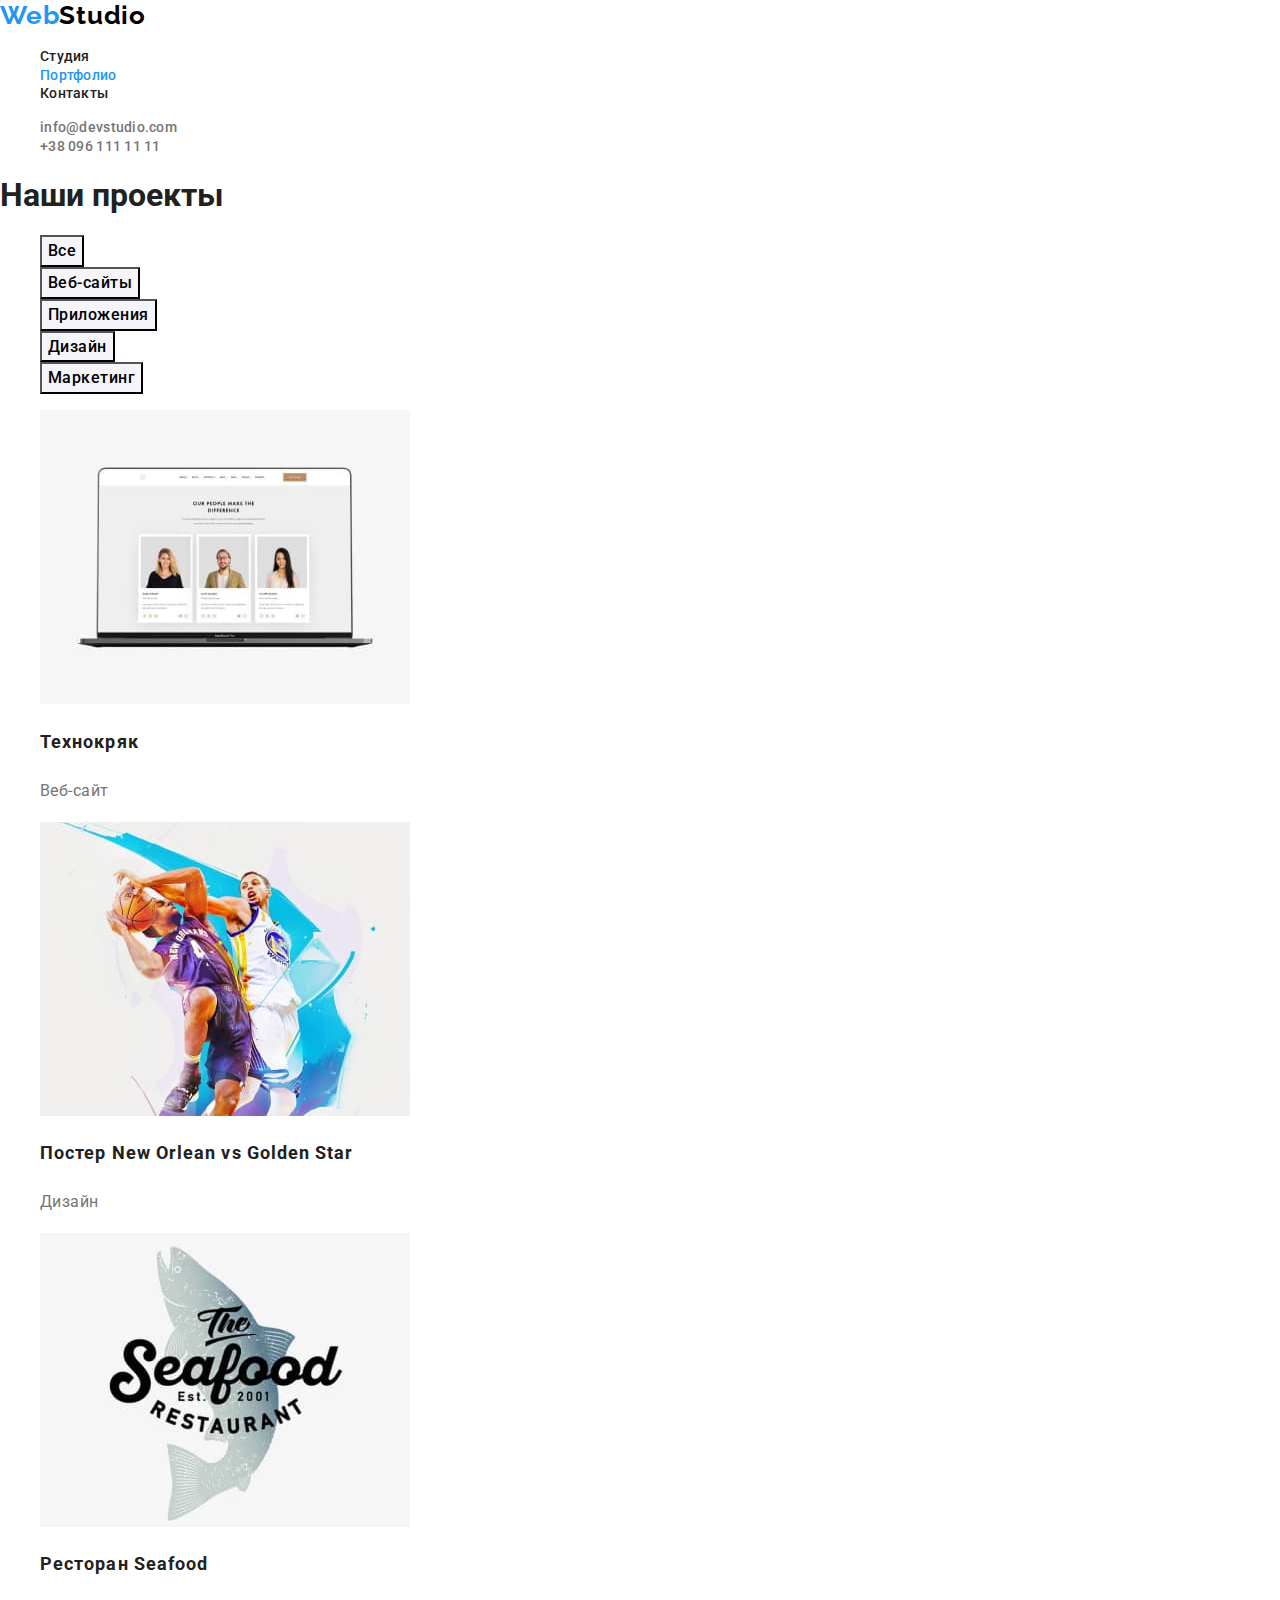
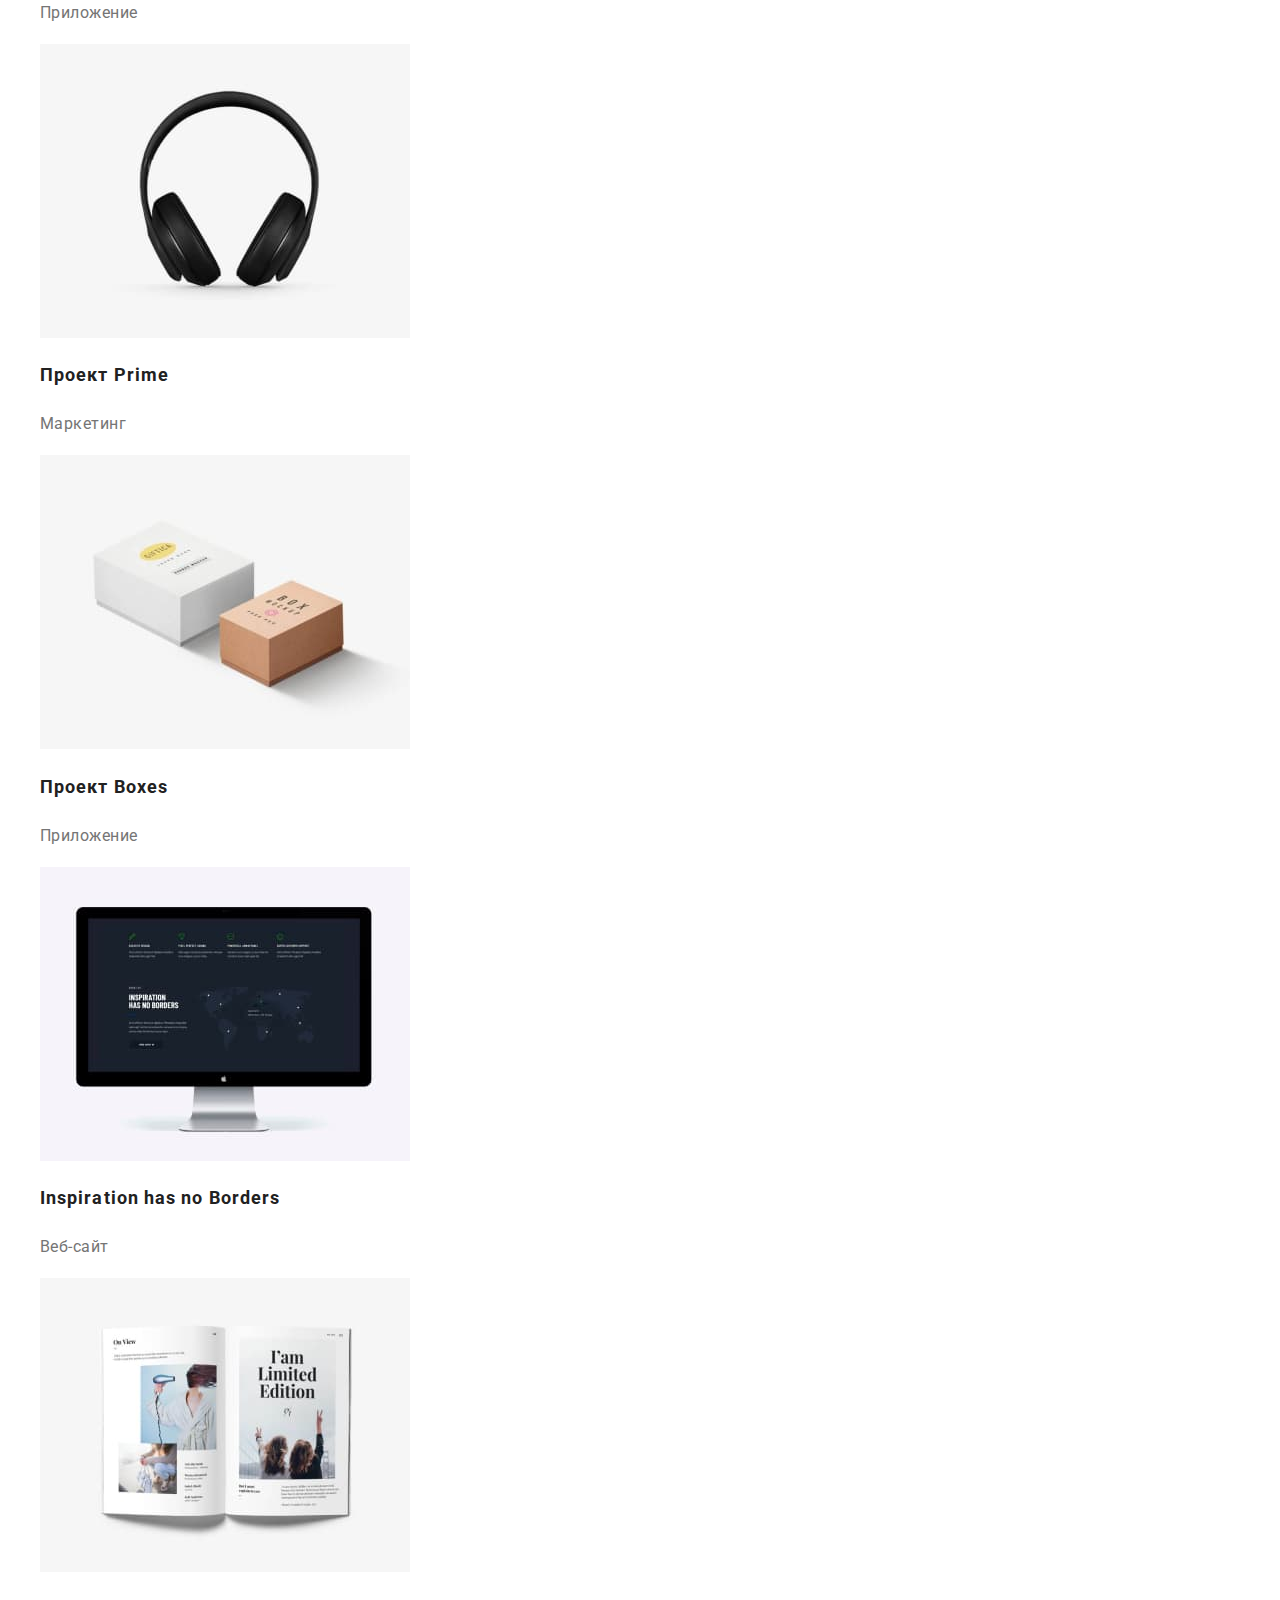
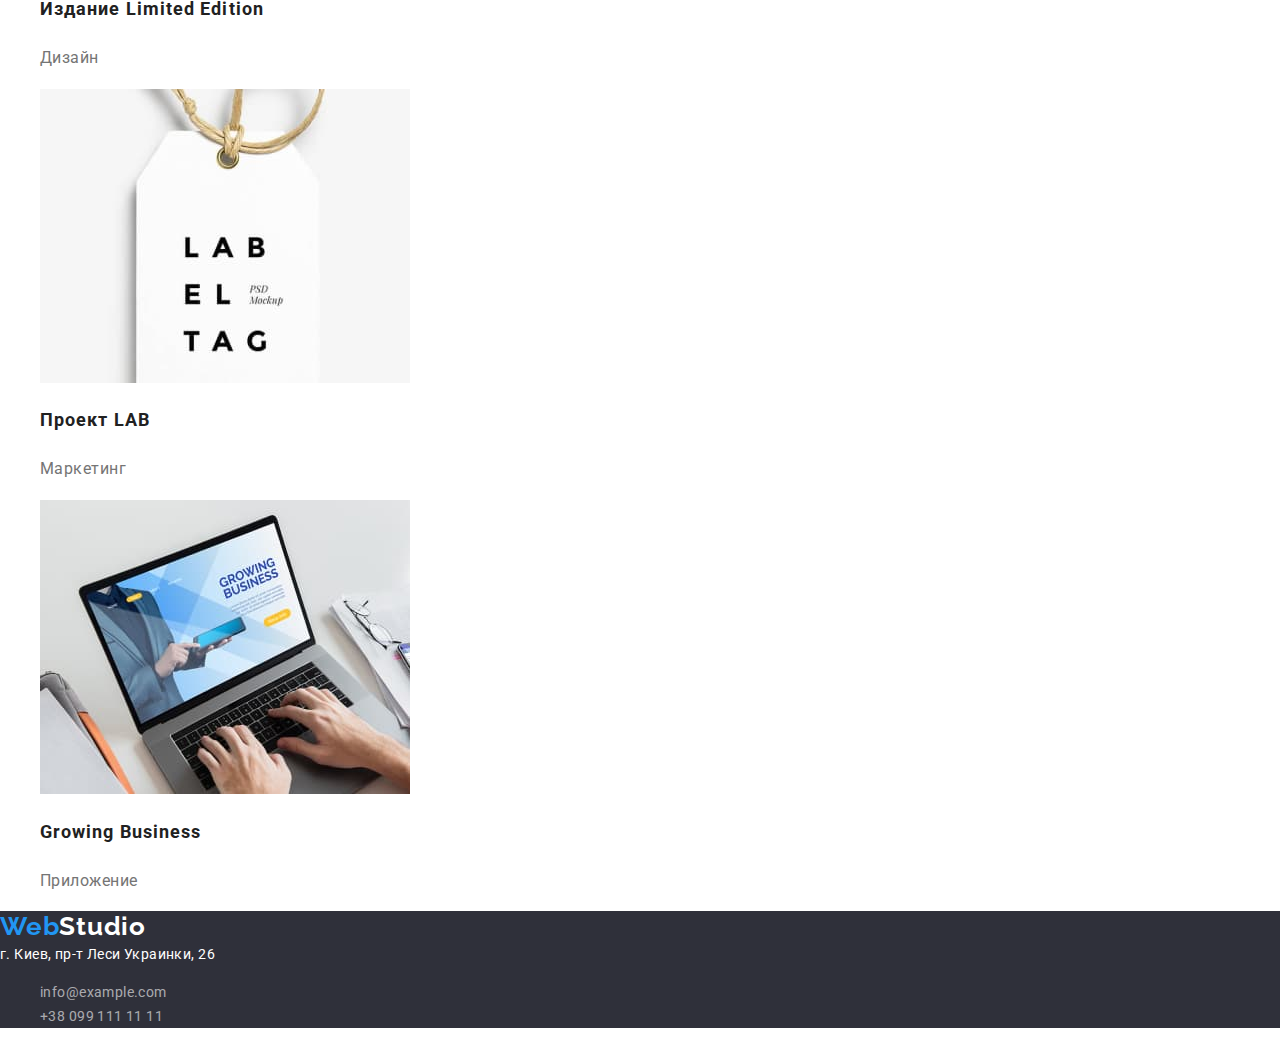
==== portfolio.html @ 64c76b5c "ДЗ 3 Начало" ====
<!DOCTYPE html>
<html lang="en">
  <head>
    <meta charset="UTF-8" />
    <meta http-equiv="X-UA-Compatible" content="IE=edge" />
    <meta name="viewport" content="width=device-width, initial-scale=1.0" />
    <title>Document</title>
    <link rel="preconnect" href="https://fonts.googleapis.com" />
    <link rel="preconnect" href="https://fonts.gstatic.com" crossorigin />
    <link
      href="https://fonts.googleapis.com/css2?family=Raleway:wght@700&family=Roboto:wght@400;500;700;900&display=swap"
      rel="stylesheet"
    />
    <link rel="stylesheet" href="./css/modern-normalize.css" />
    <link rel="stylesheet" href="./css/styles.css" />
  </head>
  <body>
    <!-- Шапка сайта с навигацией -->
    <header class="header-box">
      <a href="" class="logo"> Web<span class="logo-header-word">Studio</span> </a>
      <nav class="nav-box">
        <ul class="nav-list">
          <li class="nav-item"><a href="./index.html" class="nav-link">Студия</a></li>
          <li class="nav-item"><a href="./portfolio.html" class="nav-link-active">Портфолио</a></li>
          <li class="nav-item"><a href="" class="nav-link">Контакты</a></li>
        </ul>
      </nav>
      <ul class="contact-list">
        <li class="contact-item">
          <a href="mailto:info@devstudio.com" class="contact-item-link">info@devstudio.com</a>
        </li>
        <li class="contact-item">
          <a href="tel:+380961111111" class="contact-item-link">+38 096 111 11 11</a>
        </li>
      </ul>
    </header>
    <!-- Секция Портфолио -->
    <main>
      <section class="projects-box">
        <!-- Скрытый заголовок -->
        <h1 class="projects-box-title">Наши проекты</h1>
        <!-- Фильтры -->
        <ul class="filters-list">
          <li class="filter-item"><button type="button" class="filter-item-botton">Все</button></li>
          <li class="filter-item">
            <button type="button" class="filter-item-botton">Веб-сайты</button>
          </li>
          <li class="filter-item">
            <button type="button" class="filter-item-botton">Приложения</button>
          </li>
          <li class="filter-item">
            <button type="button" class="filter-item-botton">Дизайн</button>
          </li>
          <li class="filter-item">
            <button type="button" class="filter-item-botton">Маркетинг</button>
          </li>
        </ul>
        <!-- Проекты -->
        <ul class="projects-list">
          <li class="project-item">
            <a href="" class="project-item-link"
              ><img
                src="./images/portfolio1.jpg"
                alt="Картинка1"
                width="370"
                class="project-item-picture"
              />
              <h2 class="project-item-name">Технокряк</h2>
              <p class="project-item-desc">Веб-сайт</p>
            </a>
          </li>
          <li class="project-item">
            <a href="" class="project-item-link"
              ><img
                src="./images/portfolio2.jpg"
                alt="Картинка2"
                width="370"
                class="project-item-picture"
              />
              <h2 class="project-item-name">Постер New Orlean vs Golden Star</h2>
              <p class="project-item-desc">Дизайн</p></a
            >
          </li>
          <li class="project-item">
            <a href="" class="project-item-link"
              ><img
                src="./images/portfolio3.jpg"
                alt="Картинка3"
                width="370"
                class="project-item-picture"
              />
              <h2 class="project-item-name">Ресторан Seafood</h2>
              <p class="project-item-desc">Приложение</p></a
            >
          </li>
          <li class="project-item">
            <a href="" class="project-item-link"
              ><img
                src="./images/portfolio4.jpg"
                alt="Картинка4"
                width="370"
                class="project-item-picture"
              />
              <h2 class="project-item-name">Проект Prime</h2>
              <p class="project-item-desc">Маркетинг</p></a
            >
          </li>
          <li class="project-item">
            <a href="" class="project-item-link"
              ><img
                src="./images/portfolio5.jpg"
                alt="Картинка5"
                width="370"
                class="project-item-picture"
              />
              <h2 class="project-item-name">Проект Boxes</h2>
              <p class="project-item-desc">Приложение</p></a
            >
          </li>
          <li class="project-item">
            <a href="" class="project-item-link"
              ><img
                src="./images/portfolio6.jpg"
                alt="Картинка6"
                width="370"
                class="project-item-picture"
              />
              <h2 class="project-item-name">Inspiration has no Borders</h2>
              <p class="project-item-desc">Веб-сайт</p></a
            >
          </li>
          <li class="project-item">
            <a href="" class="project-item-link"
              ><img
                src="./images/portfolio7.jpg"
                alt="Картинка7"
                width="370"
                class="project-item-picture"
              />
              <h2 class="project-item-name">Издание Limited Edition</h2>
              <p class="project-item-desc">Дизайн</p></a
            >
          </li>
          <li class="project-item">
            <a href="" class="project-item-link"
              ><img
                src="./images/portfolio8.jpg"
                alt="Картинка8"
                width="370"
                class="project-item-picture"
              />
              <h2 class="project-item-name">Проект LAB</h2>
              <p class="project-item-desc">Маркетинг</p></a
            >
          </li>
          <li class="project-item">
            <a href="" class="project-item-link"
              ><img
                src="./images/portfolio9.jpg"
                alt="Картинка9"
                width="370"
                class="project-item-picture"
              />
              <h2 class="project-item-name">Growing Business</h2>
              <p class="project-item-desc">Приложение</p></a
            >
          </li>
        </ul>
      </section>
    </main>
    <!-- Подвал -->
    <footer class="footer-box">
      <a href="" class="logo"> Web<span class="logo-footer-word">Studio</span> </a>
      <address class="adress-section">
        г. Киев, пр-т Леси Украинки, 26
        <ul class="adress-list">
          <li class="adress-item">
            <a href="mailto:info@example.com" class="adress-item-link">info@example.com</a>
          </li>
          <li class="adress-item">
            <a href="tel:+380991111111" class="adress-item-link">+38 099 111 11 11</a>
          </li>
        </ul>
      </address>
    </footer>
  </body>
</html>
---- css/styles.css ----
:root {
  --theme-color: #2196f3;
  --text-primary: #212121;
  --text-secondary: #757575;
  --primary-font: 'Roboto';
  --secondary-font: 'Raleway';
}
/* Глобальные стили */
body {
  font-family: var(--primary-font), sans-serif;
  color: var(--text-primary);
  background-color: #fff;
}

ul {
  list-style: none;
}

a {
  text-decoration: none;
}
/* Хедер */
.logo {
  font-family: var(--secondary-font);
  font-weight: 700;
  font-size: 26px;
  line-height: 1.2;
  letter-spacing: 0.03em;
  color: var(--theme-color);
}

.logo-header-word {
  color: #000;
}

.nav-link {
  font-weight: 500;
  font-size: 14px;
  line-height: 1.14;
  letter-spacing: 0.02em;
  color: var(--text-primary);
}
.nav-link:hover,
.nav-link:focus {
  color: var(--theme-color);
}
.nav-link-active {
  font-weight: 500;
  font-size: 14px;
  line-height: 1.14;
  letter-spacing: 0.02em;
  color: var(--theme-color);
}

.contact-item-link {
  font-weight: 500;
  font-size: 14px;
  line-height: 1.14;
  letter-spacing: 0.02em;
  color: var(--text-secondary);
}
.contact-item-link:hover,
.contact-item-link:focus {
  color: var(--theme-color);
}
/* Герой */
.hero-box {
  background-color: #2f303a;
}

.hero-box-title {
  font-weight: 900;
  font-size: 44px;
  line-height: 1.36;
  letter-spacing: 0.06em;
  text-transform: uppercase;
  color: #fff;
}

.hero-button {
  font-weight: 700;
  font-size: 16px;
  line-height: 1.87;
  letter-spacing: 0.06em;
  background-color: #2196f3;
  color: #fff;
  cursor: pointer;
}

.hero-button:hover,
.hero-button:focus {
  background-color: #188ce8;
  color: #fff;
}
/* Особенности */
.feature-item-title {
  font-weight: 700;
  font-size: 14px;
  line-height: 1.14;
  letter-spacing: 0.03em;
  text-transform: uppercase;
}

.feature-item-desc {
  font-size: 14px;
  line-height: 1.71;
  letter-spacing: 0.03em;
  color: var(--text-secondary);
}
/* Направления деятельности */
.activities-box-title {
  font-weight: 700;
  font-size: 36px;
  line-height: 1.16;
  letter-spacing: 0.03em;
}
/* Наша команда */
.team-box {
  background-color: #f5f4fa;
}

.team-box-title {
  font-weight: 700;
  font-size: 36px;
  line-height: 1.16;
  letter-spacing: 0.03em;
}

.team-list-item-name {
  font-weight: 500;
  font-size: 16px;
  line-height: 1.19;
  letter-spacing: 0.03em;
}

.team-list-item-position {
  font-size: 16px;
  line-height: 1.19;
  letter-spacing: 0.03em;
  color: var(--text-secondary);
}
/* Футер */
.footer-box {
  background-color: #2f303a;
}

.logo-footer-word {
  color: #fff;
}

address {
  font-style: normal;
}

.adress-section {
  font-size: 14px;
  line-height: 1.71;
  letter-spacing: 0.03em;
  color: #fff;
}

.adress-item-link {
  font-size: 14px;
  line-height: 1.71;
  letter-spacing: 0.03em;
  color: rgba(255, 255, 255, 0.6);
}

.adress-item-link:hover,
.adress-item-link:focus {
  color: var(--theme-color);
}

/* 2-Портфолио-2 */

/* Фильтры */

.filter-item-botton {
  font-weight: 500;
  font-size: 16px;
  line-height: 1.62;
  letter-spacing: 0.03em;
  background-color: #f5f4fa;
}

.filter-item-botton:hover,
.filter-item-botton:focus {
  background-color: var(--theme-color);
  color: #fff;
  cursor: pointer;
}

/* Проекты */
.project-item-name {
  font-weight: 700;
  font-size: 18px;
  line-height: 2;
  letter-spacing: 0.06em;
  color: var(--text-primary);
}

.project-item-desc {
  font-size: 16px;
  line-height: 1.87;
  letter-spacing: 0.03em;
  color: var(--text-secondary);
}
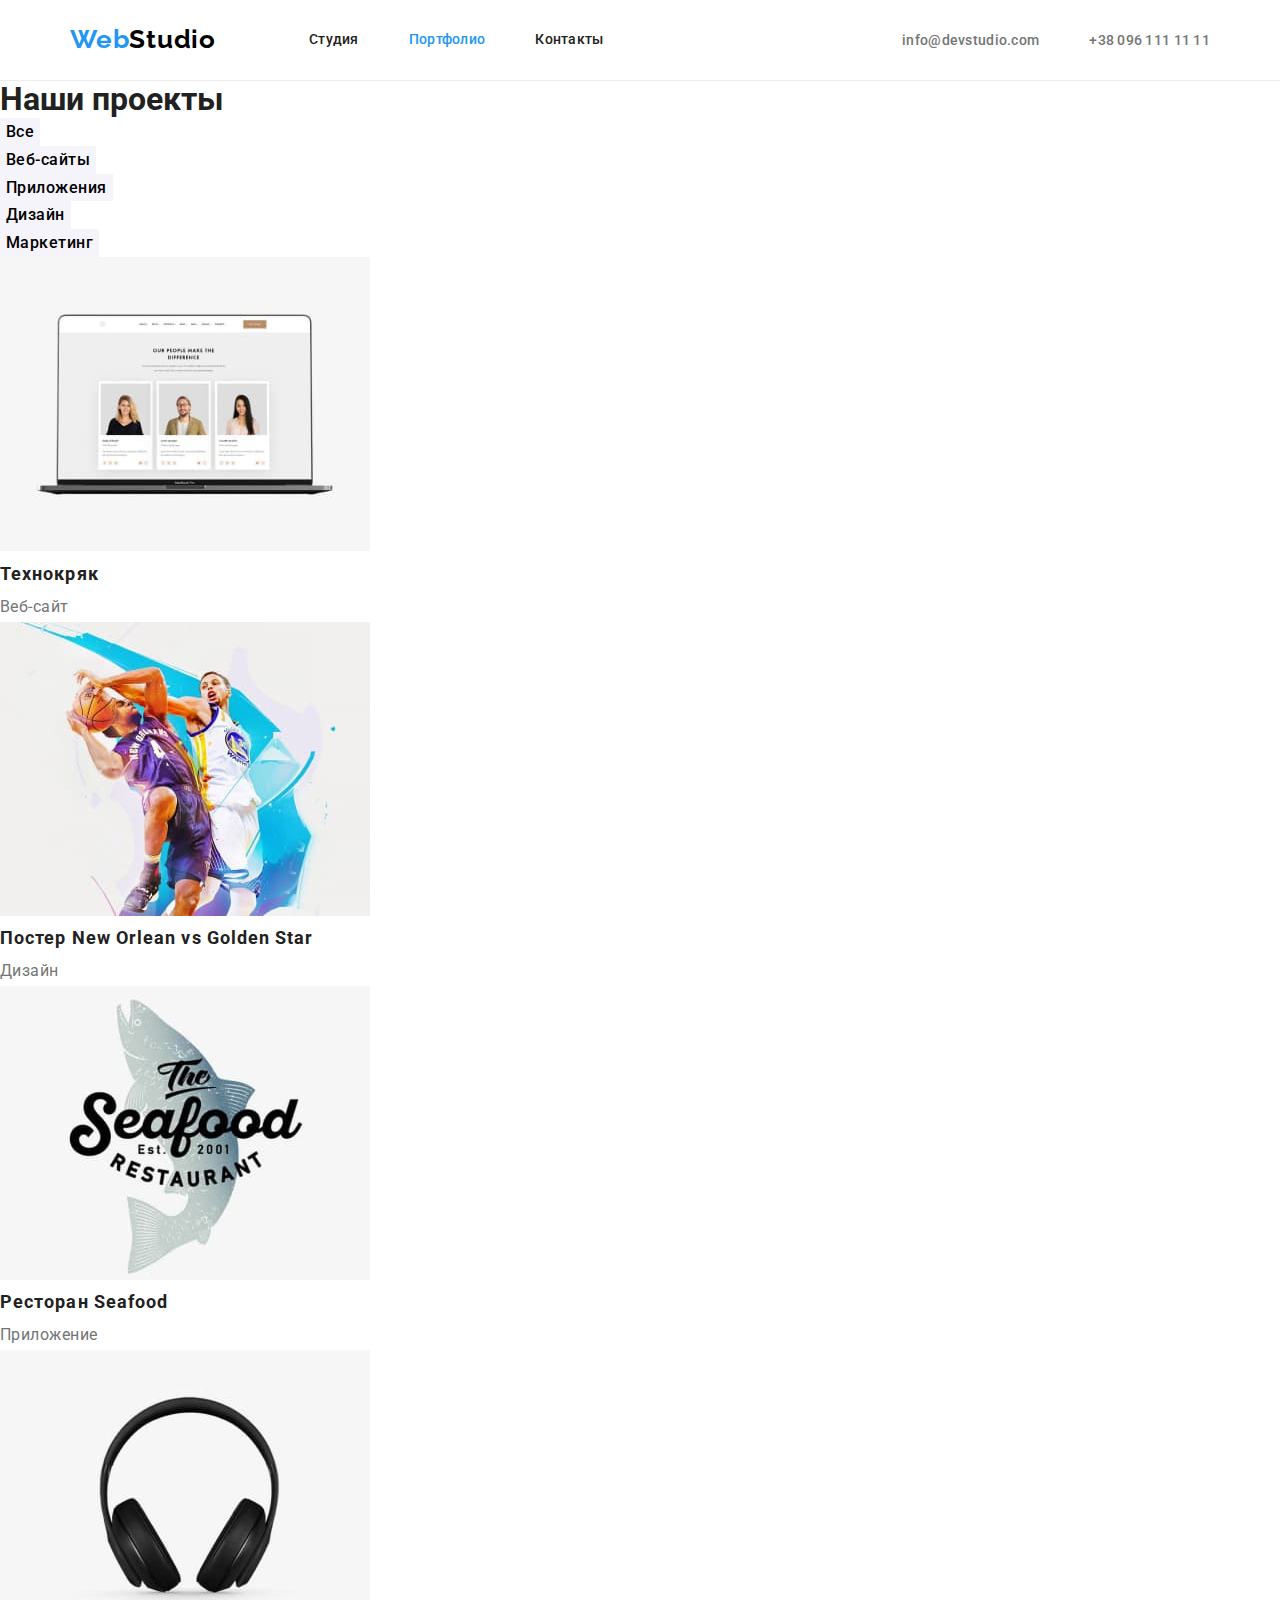
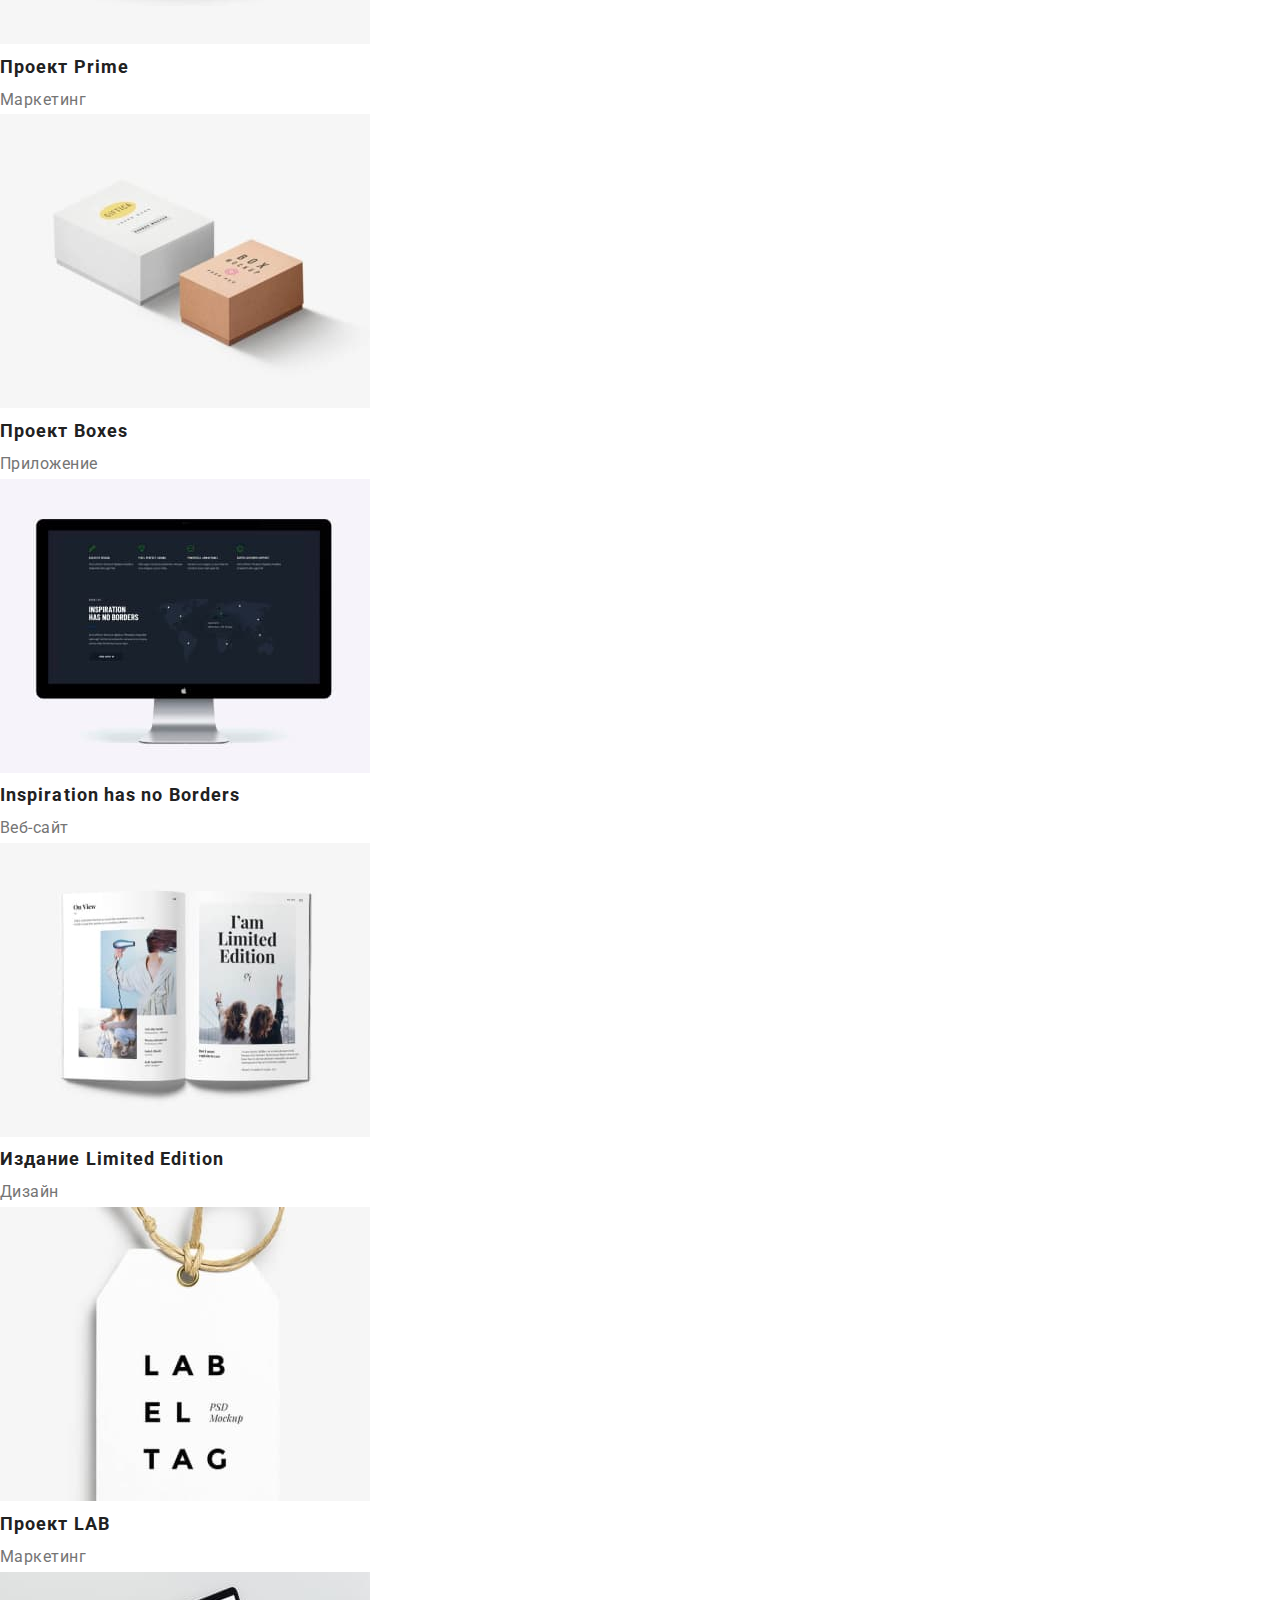
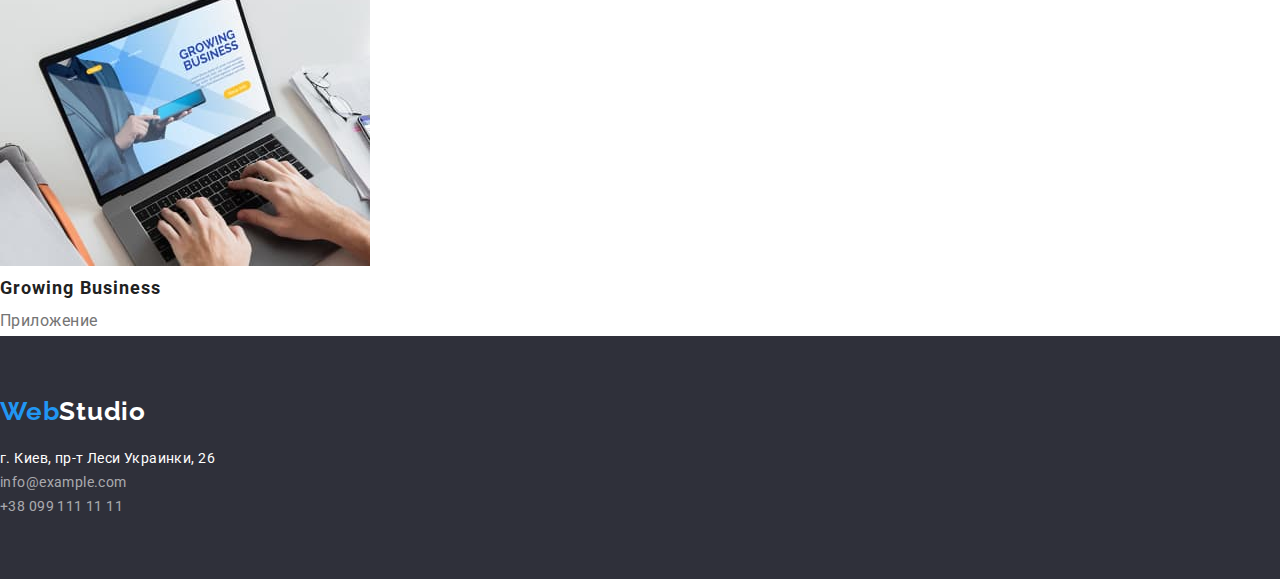
==== commit 5367941e: "ДЗ 3_страница1" ====
--- a/portfolio.html
+++ b/portfolio.html
@@ -17,22 +17,28 @@
   <body>
     <!-- Шапка сайта с навигацией -->
     <header class="header-box">
-      <a href="" class="logo"> Web<span class="logo-header-word">Studio</span> </a>
-      <nav class="nav-box">
-        <ul class="nav-list">
-          <li class="nav-item"><a href="./index.html" class="nav-link">Студия</a></li>
-          <li class="nav-item"><a href="./portfolio.html" class="nav-link-active">Портфолио</a></li>
-          <li class="nav-item"><a href="" class="nav-link">Контакты</a></li>
-        </ul>
-      </nav>
-      <ul class="contact-list">
-        <li class="contact-item">
-          <a href="mailto:info@devstudio.com" class="contact-item-link">info@devstudio.com</a>
-        </li>
-        <li class="contact-item">
-          <a href="tel:+380961111111" class="contact-item-link">+38 096 111 11 11</a>
-        </li>
-      </ul>
+      <div class="container">
+        <nav class="nav-box">
+          <a href="" class="logo"> Web<span class="logo-header-word">Studio</span> </a>
+
+          <ul class="nav-list">
+            <li class="nav-item"><a href="./index.html" class="nav-link">Студия</a></li>
+            <li class="nav-item">
+              <a href="./portfolio.html" class="nav-link-active">Портфолио</a>
+            </li>
+            <li class="nav-item"><a href="" class="nav-link">Контакты</a></li>
+          </ul>
+
+          <ul class="contact-list">
+            <li class="contact-item">
+              <a href="mailto:info@devstudio.com" class="contact-item-link">info@devstudio.com</a>
+            </li>
+            <li class="contact-item">
+              <a href="tel:+380961111111" class="contact-item-link">+38 096 111 11 11</a>
+            </li>
+          </ul>
+        </nav>
+      </div>
     </header>
     <!-- Секция Портфолио -->
     <main>
--- a/css/styles.css
+++ b/css/styles.css
@@ -14,12 +14,48 @@
 
 ul {
   list-style: none;
+  margin: 0;
+  padding: 0;
+}
+
+h1,
+h2,
+h3 {
+  margin: 0;
+}
+
+p {
+  margin: 0;
 }
 
 a {
   text-decoration: none;
 }
+
+button {
+  border: 0;
+}
+
+/* Контейнер */
+.container {
+  width: 1170px;
+  margin-left: auto;
+  margin-right: auto;
+  padding-left: 15px;
+  padding-right: 15px;
+}
+
 /* Хедер */
+
+.header-box {
+  border-bottom: 1px solid #ececec;
+}
+
+.nav-box {
+  display: flex;
+  align-items: center;
+}
+
 .logo {
   font-family: var(--secondary-font);
   font-weight: 700;
@@ -27,10 +63,18 @@
   line-height: 1.2;
   letter-spacing: 0.03em;
   color: var(--theme-color);
+  margin-right: 93px;
 }
 
 .logo-header-word {
   color: #000;
+}
+
+.nav-list {
+  display: flex;
+}
+.nav-item:not(:last-child) {
+  margin-right: 50px;
 }
 
 .nav-link {
@@ -39,6 +83,9 @@
   line-height: 1.14;
   letter-spacing: 0.02em;
   color: var(--text-primary);
+  display: block;
+  padding-top: 32px;
+  padding-bottom: 32px;
 }
 .nav-link:hover,
 .nav-link:focus {
@@ -50,6 +97,18 @@
   line-height: 1.14;
   letter-spacing: 0.02em;
   color: var(--theme-color);
+  display: block;
+  padding-top: 32px;
+  padding-bottom: 32px;
+}
+
+.contact-list {
+  display: flex;
+  margin-left: auto;
+}
+
+.contact-item:not(:last-child) {
+  margin-right: 50px;
 }
 
 .contact-item-link {
@@ -59,6 +118,7 @@
   letter-spacing: 0.02em;
   color: var(--text-secondary);
 }
+
 .contact-item-link:hover,
 .contact-item-link:focus {
   color: var(--theme-color);
@@ -66,15 +126,21 @@
 /* Герой */
 .hero-box {
   background-color: #2f303a;
+  text-align: center;
 }
 
 .hero-box-title {
+  display: block;
+  width: 696px;
   font-weight: 900;
   font-size: 44px;
   line-height: 1.36;
   letter-spacing: 0.06em;
   text-transform: uppercase;
   color: #fff;
+  padding-top: 200px;
+  margin-left: auto;
+  margin-right: auto;
 }
 
 .hero-button {
@@ -85,6 +151,11 @@
   background-color: #2196f3;
   color: #fff;
   cursor: pointer;
+  min-width: 200px;
+  margin-top: 30px;
+  margin-bottom: 200px;
+  border-radius: 4px;
+  padding: 10px 32px;
 }
 
 .hero-button:hover,
@@ -93,6 +164,16 @@
   color: #fff;
 }
 /* Особенности */
+.features-list {
+  display: flex;
+  margin-top: 94px;
+  justify-content: space-between;
+}
+
+.feature-item {
+  width: 270px;
+}
+
 .feature-item-title {
   font-weight: 700;
   font-size: 14px;
@@ -106,17 +187,34 @@
   line-height: 1.71;
   letter-spacing: 0.03em;
   color: var(--text-secondary);
+  margin-top: 10px;
 }
 /* Направления деятельности */
+
+.activities-box {
+  margin-top: 94px;
+}
+
 .activities-box-title {
   font-weight: 700;
   font-size: 36px;
   line-height: 1.16;
   letter-spacing: 0.03em;
-}
+  text-align: center;
+}
+
+.activities-list {
+  display: flex;
+  margin-top: 50px;
+  justify-content: space-between;
+}
+
 /* Наша команда */
 .team-box {
   background-color: #f5f4fa;
+  margin-top: 94px;
+  padding-top: 94px;
+  padding-bottom: 94px;
 }
 
 .team-box-title {
@@ -124,6 +222,19 @@
   font-size: 36px;
   line-height: 1.16;
   letter-spacing: 0.03em;
+  margin-bottom: 50px;
+  text-align: center;
+}
+
+.team-list {
+  display: flex;
+  justify-content: space-between;
+}
+
+.team-list-item {
+  background-color: #fff;
+  width: 270px;
+  text-align: center;
 }
 
 .team-list-item-name {
@@ -131,6 +242,7 @@
   font-size: 16px;
   line-height: 1.19;
   letter-spacing: 0.03em;
+  margin-top: 30px;
 }
 
 .team-list-item-position {
@@ -138,10 +250,14 @@
   line-height: 1.19;
   letter-spacing: 0.03em;
   color: var(--text-secondary);
+  margin-top: 10px;
+  margin-bottom: 30px;
 }
 /* Футер */
 .footer-box {
   background-color: #2f303a;
+  padding-top: 60px;
+  padding-bottom: 60px;
 }
 
 .logo-footer-word {
@@ -157,6 +273,7 @@
   line-height: 1.71;
   letter-spacing: 0.03em;
   color: #fff;
+  margin-top: 20px;
 }
 
 .adress-item-link {
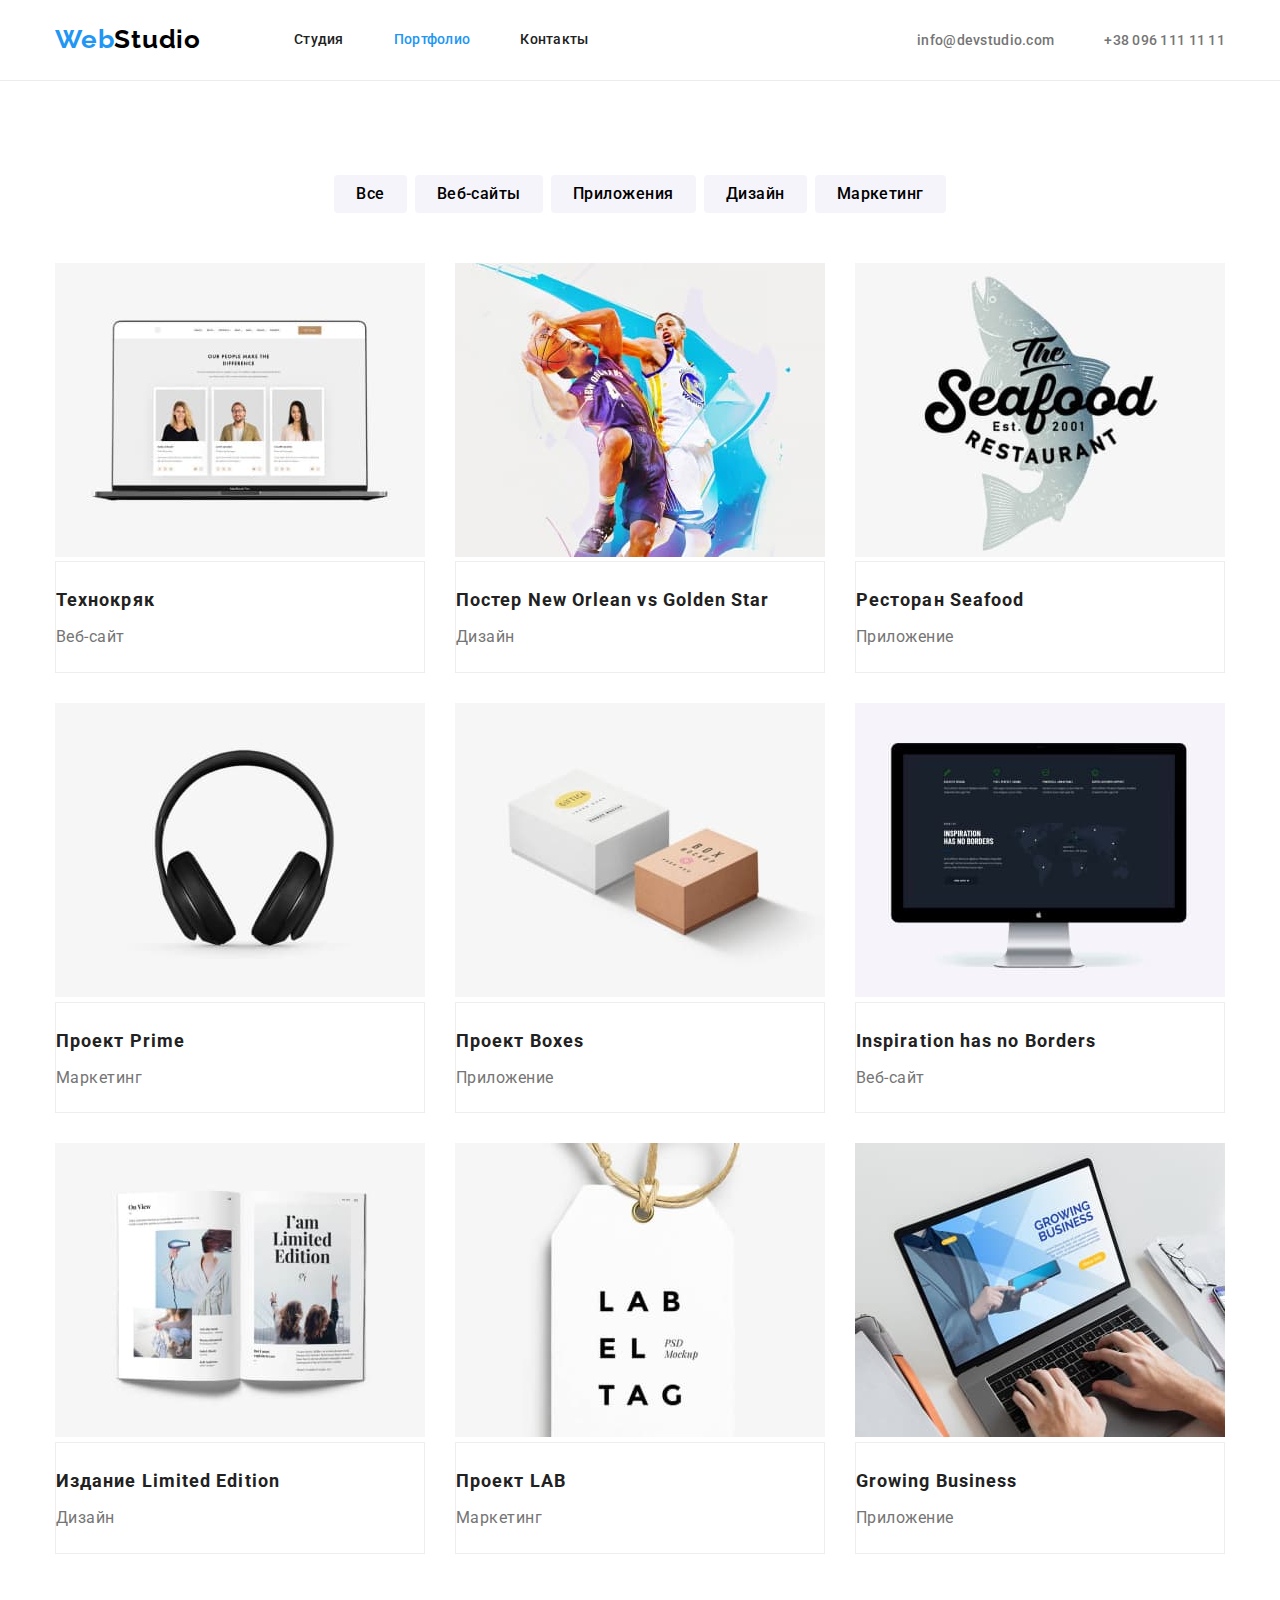
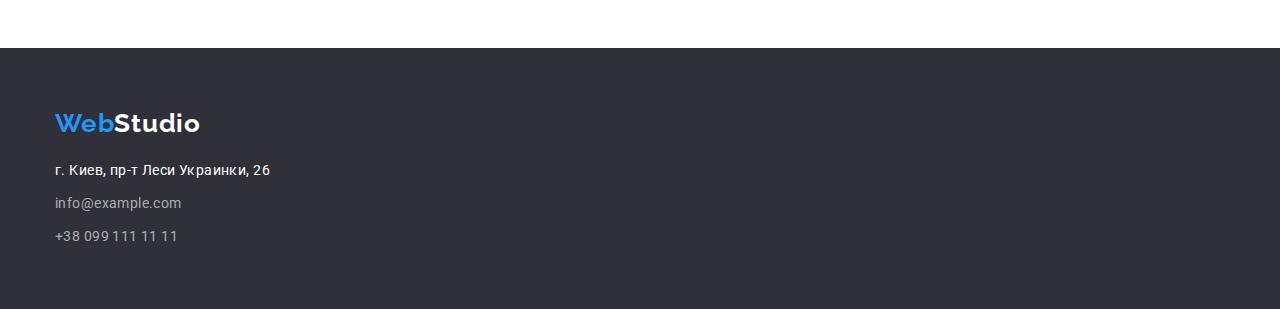
==== commit 58a20cf6: "ДЗ 3 Финал" ====
--- a/portfolio.html
+++ b/portfolio.html
@@ -42,152 +42,178 @@
     </header>
     <!-- Секция Портфолио -->
     <main>
-      <section class="projects-box">
-        <!-- Скрытый заголовок -->
-        <h1 class="projects-box-title">Наши проекты</h1>
-        <!-- Фильтры -->
-        <ul class="filters-list">
-          <li class="filter-item"><button type="button" class="filter-item-botton">Все</button></li>
-          <li class="filter-item">
-            <button type="button" class="filter-item-botton">Веб-сайты</button>
-          </li>
-          <li class="filter-item">
-            <button type="button" class="filter-item-botton">Приложения</button>
-          </li>
-          <li class="filter-item">
-            <button type="button" class="filter-item-botton">Дизайн</button>
-          </li>
-          <li class="filter-item">
-            <button type="button" class="filter-item-botton">Маркетинг</button>
-          </li>
-        </ul>
+      <section class="section">
+        <div class="container">
+          <!-- Скрытый заголовок
+          <h1 class="projects-box-title">Наши проекты</h1> -->
+          <!-- Фильтры -->
+          <ul class="filters-list">
+            <li class="filter-item">
+              <button type="button" class="filter-item-botton">Все</button>
+            </li>
+            <li class="filter-item">
+              <button type="button" class="filter-item-botton">Веб-сайты</button>
+            </li>
+            <li class="filter-item">
+              <button type="button" class="filter-item-botton">Приложения</button>
+            </li>
+            <li class="filter-item">
+              <button type="button" class="filter-item-botton">Дизайн</button>
+            </li>
+            <li class="filter-item">
+              <button type="button" class="filter-item-botton">Маркетинг</button>
+            </li>
+          </ul>
+        </div>
         <!-- Проекты -->
-        <ul class="projects-list">
-          <li class="project-item">
-            <a href="" class="project-item-link"
-              ><img
-                src="./images/portfolio1.jpg"
-                alt="Картинка1"
-                width="370"
-                class="project-item-picture"
-              />
-              <h2 class="project-item-name">Технокряк</h2>
-              <p class="project-item-desc">Веб-сайт</p>
-            </a>
-          </li>
-          <li class="project-item">
-            <a href="" class="project-item-link"
-              ><img
-                src="./images/portfolio2.jpg"
-                alt="Картинка2"
-                width="370"
-                class="project-item-picture"
-              />
-              <h2 class="project-item-name">Постер New Orlean vs Golden Star</h2>
-              <p class="project-item-desc">Дизайн</p></a
-            >
-          </li>
-          <li class="project-item">
-            <a href="" class="project-item-link"
-              ><img
-                src="./images/portfolio3.jpg"
-                alt="Картинка3"
-                width="370"
-                class="project-item-picture"
-              />
-              <h2 class="project-item-name">Ресторан Seafood</h2>
-              <p class="project-item-desc">Приложение</p></a
-            >
-          </li>
-          <li class="project-item">
-            <a href="" class="project-item-link"
-              ><img
-                src="./images/portfolio4.jpg"
-                alt="Картинка4"
-                width="370"
-                class="project-item-picture"
-              />
-              <h2 class="project-item-name">Проект Prime</h2>
-              <p class="project-item-desc">Маркетинг</p></a
-            >
-          </li>
-          <li class="project-item">
-            <a href="" class="project-item-link"
-              ><img
-                src="./images/portfolio5.jpg"
-                alt="Картинка5"
-                width="370"
-                class="project-item-picture"
-              />
-              <h2 class="project-item-name">Проект Boxes</h2>
-              <p class="project-item-desc">Приложение</p></a
-            >
-          </li>
-          <li class="project-item">
-            <a href="" class="project-item-link"
-              ><img
-                src="./images/portfolio6.jpg"
-                alt="Картинка6"
-                width="370"
-                class="project-item-picture"
-              />
-              <h2 class="project-item-name">Inspiration has no Borders</h2>
-              <p class="project-item-desc">Веб-сайт</p></a
-            >
-          </li>
-          <li class="project-item">
-            <a href="" class="project-item-link"
-              ><img
-                src="./images/portfolio7.jpg"
-                alt="Картинка7"
-                width="370"
-                class="project-item-picture"
-              />
-              <h2 class="project-item-name">Издание Limited Edition</h2>
-              <p class="project-item-desc">Дизайн</p></a
-            >
-          </li>
-          <li class="project-item">
-            <a href="" class="project-item-link"
-              ><img
-                src="./images/portfolio8.jpg"
-                alt="Картинка8"
-                width="370"
-                class="project-item-picture"
-              />
-              <h2 class="project-item-name">Проект LAB</h2>
-              <p class="project-item-desc">Маркетинг</p></a
-            >
-          </li>
-          <li class="project-item">
-            <a href="" class="project-item-link"
-              ><img
-                src="./images/portfolio9.jpg"
-                alt="Картинка9"
-                width="370"
-                class="project-item-picture"
-              />
-              <h2 class="project-item-name">Growing Business</h2>
-              <p class="project-item-desc">Приложение</p></a
-            >
-          </li>
-        </ul>
+        <div class="container">
+          <ul class="projects-list">
+            <li class="project-item">
+              <a href="" class="project-item-link"
+                ><img
+                  src="./images/portfolio1.jpg"
+                  alt="Картинка1"
+                  width="370"
+                  class="project-item-picture"
+                />
+                <div class="project-item-text">
+                  <h2 class="project-item-name">Технокряк</h2>
+                  <p class="project-item-desc">Веб-сайт</p>
+                </div>
+              </a>
+            </li>
+            <li class="project-item">
+              <a href="" class="project-item-link"
+                ><img
+                  src="./images/portfolio2.jpg"
+                  alt="Картинка2"
+                  width="370"
+                  class="project-item-picture"
+                />
+                <div class="project-item-text">
+                  <h2 class="project-item-name">Постер New Orlean vs Golden Star</h2>
+                  <p class="project-item-desc">Дизайн</p>
+                </div>
+              </a>
+            </li>
+            <li class="project-item">
+              <a href="" class="project-item-link"
+                ><img
+                  src="./images/portfolio3.jpg"
+                  alt="Картинка3"
+                  width="370"
+                  class="project-item-picture"
+                />
+                <div class="project-item-text">
+                  <h2 class="project-item-name">Ресторан Seafood</h2>
+                  <p class="project-item-desc">Приложение</p>
+                </div>
+              </a>
+            </li>
+            <li class="project-item">
+              <a href="" class="project-item-link"
+                ><img
+                  src="./images/portfolio4.jpg"
+                  alt="Картинка4"
+                  width="370"
+                  class="project-item-picture"
+                />
+                <div class="project-item-text">
+                  <h2 class="project-item-name">Проект Prime</h2>
+                  <p class="project-item-desc">Маркетинг</p>
+                </div>
+              </a>
+            </li>
+            <li class="project-item">
+              <a href="" class="project-item-link"
+                ><img
+                  src="./images/portfolio5.jpg"
+                  alt="Картинка5"
+                  width="370"
+                  class="project-item-picture"
+                />
+                <div class="project-item-text">
+                  <h2 class="project-item-name">Проект Boxes</h2>
+                  <p class="project-item-desc">Приложение</p>
+                </div>
+              </a>
+            </li>
+            <li class="project-item">
+              <a href="" class="project-item-link"
+                ><img
+                  src="./images/portfolio6.jpg"
+                  alt="Картинка6"
+                  width="370"
+                  class="project-item-picture"
+                />
+                <div class="project-item-text">
+                  <h2 class="project-item-name">Inspiration has no Borders</h2>
+                  <p class="project-item-desc">Веб-сайт</p>
+                </div>
+              </a>
+            </li>
+            <li class="project-item">
+              <a href="" class="project-item-link"
+                ><img
+                  src="./images/portfolio7.jpg"
+                  alt="Картинка7"
+                  width="370"
+                  class="project-item-picture"
+                />
+                <div class="project-item-text">
+                  <h2 class="project-item-name">Издание Limited Edition</h2>
+                  <p class="project-item-desc">Дизайн</p>
+                </div>
+              </a>
+            </li>
+            <li class="project-item">
+              <a href="" class="project-item-link"
+                ><img
+                  src="./images/portfolio8.jpg"
+                  alt="Картинка8"
+                  width="370"
+                  class="project-item-picture"
+                />
+                <div class="project-item-text">
+                  <h2 class="project-item-name">Проект LAB</h2>
+                  <p class="project-item-desc">Маркетинг</p>
+                </div>
+              </a>
+            </li>
+            <li class="project-item">
+              <a href="" class="project-item-link"
+                ><img
+                  src="./images/portfolio9.jpg"
+                  alt="Картинка9"
+                  width="370"
+                  class="project-item-picture"
+                />
+                <div class="project-item-text">
+                  <h2 class="project-item-name">Growing Business</h2>
+                  <p class="project-item-desc">Приложение</p>
+                </div>
+              </a>
+            </li>
+          </ul>
+        </div>
       </section>
     </main>
     <!-- Подвал -->
     <footer class="footer-box">
-      <a href="" class="logo"> Web<span class="logo-footer-word">Studio</span> </a>
-      <address class="adress-section">
-        г. Киев, пр-т Леси Украинки, 26
-        <ul class="adress-list">
-          <li class="adress-item">
-            <a href="mailto:info@example.com" class="adress-item-link">info@example.com</a>
-          </li>
-          <li class="adress-item">
-            <a href="tel:+380991111111" class="adress-item-link">+38 099 111 11 11</a>
-          </li>
-        </ul>
-      </address>
+      <div class="container">
+        <a href="" class="logo"> Web<span class="logo-footer-word">Studio</span> </a>
+        <address class="adress-section">
+          г. Киев, пр-т Леси Украинки, 26
+          <ul class="adress-list">
+            <li class="adress-item">
+              <a href="mailto:info@example.com" class="adress-item-link">info@example.com</a>
+            </li>
+            <li class="adress-item">
+              <a href="tel:+380991111111" class="adress-item-link">+38 099 111 11 11</a>
+            </li>
+          </ul>
+        </address>
+      </div>
     </footer>
   </body>
 </html>
--- a/css/styles.css
+++ b/css/styles.css
@@ -36,13 +36,18 @@
   border: 0;
 }
 
-/* Контейнер */
+/* Контейнер и секция */
 .container {
-  width: 1170px;
+  width: 1200px;
   margin-left: auto;
   margin-right: auto;
   padding-left: 15px;
   padding-right: 15px;
+}
+
+.section {
+  padding-top: 94px;
+  padding-bottom: 94px;
 }
 
 /* Хедер */
@@ -164,9 +169,12 @@
   color: #fff;
 }
 /* Особенности */
+
+.features-box {
+  padding-top: 94px;
+}
 .features-list {
   display: flex;
-  margin-top: 94px;
   justify-content: space-between;
 }
 
@@ -190,11 +198,6 @@
   margin-top: 10px;
 }
 /* Направления деятельности */
-
-.activities-box {
-  margin-top: 94px;
-}
-
 .activities-box-title {
   font-weight: 700;
   font-size: 36px;
@@ -212,7 +215,6 @@
 /* Наша команда */
 .team-box {
   background-color: #f5f4fa;
-  margin-top: 94px;
   padding-top: 94px;
   padding-bottom: 94px;
 }
@@ -276,6 +278,14 @@
   margin-top: 20px;
 }
 
+.adress-list {
+  margin-top: 9px;
+}
+
+.adress-item:not(:last-child) {
+  margin-bottom: 9px;
+}
+
 .adress-item-link {
   font-size: 14px;
   line-height: 1.71;
@@ -291,6 +301,15 @@
 /* 2-Портфолио-2 */
 
 /* Фильтры */
+.filters-list {
+  display: flex;
+  justify-content: center;
+  margin-bottom: 50px;
+}
+
+.filter-item:not(:last-child) {
+  margin-right: 8px;
+}
 
 .filter-item-botton {
   font-weight: 500;
@@ -298,6 +317,8 @@
   line-height: 1.62;
   letter-spacing: 0.03em;
   background-color: #f5f4fa;
+  border-radius: 4px;
+  padding: 6px 22px;
 }
 
 .filter-item-botton:hover,
@@ -308,12 +329,33 @@
 }
 
 /* Проекты */
+
+.projects-list {
+  display: flex;
+  flex-wrap: wrap;
+  margin-right: auto;
+  margin-top: -30px;
+  margin-left: -30px;
+}
+
+.project-item {
+  flex-basis: calc(100% / 3 - 30px);
+  margin-top: 30px;
+  margin-left: 30px;
+  /* border: 1px solid #eee; */
+}
+
+.project-item-text {
+  border: 1px solid #eeeeee;
+}
+
 .project-item-name {
   font-weight: 700;
   font-size: 18px;
   line-height: 2;
   letter-spacing: 0.06em;
   color: var(--text-primary);
+  margin-top: 20px;
 }
 
 .project-item-desc {
@@ -321,4 +363,6 @@
   line-height: 1.87;
   letter-spacing: 0.03em;
   color: var(--text-secondary);
-}
+  margin-top: 4px;
+  margin-bottom: 20px;
+}
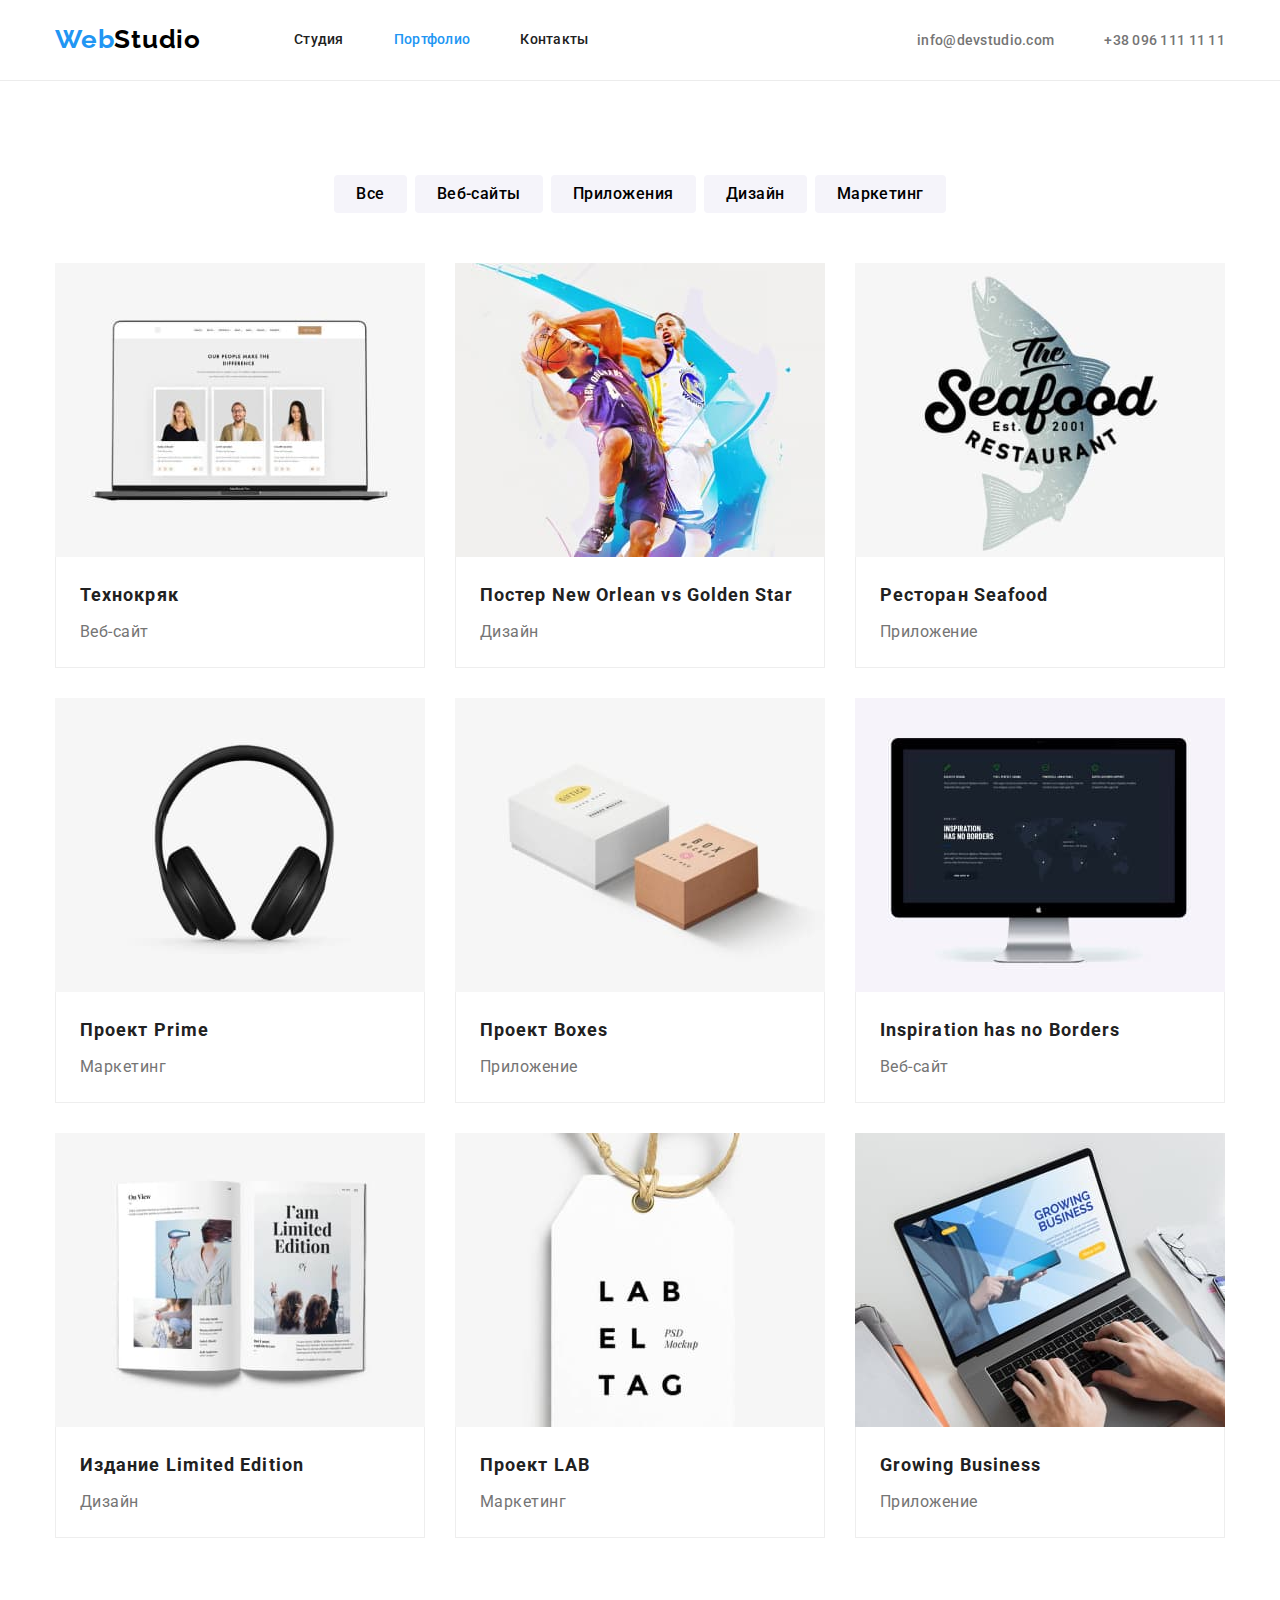
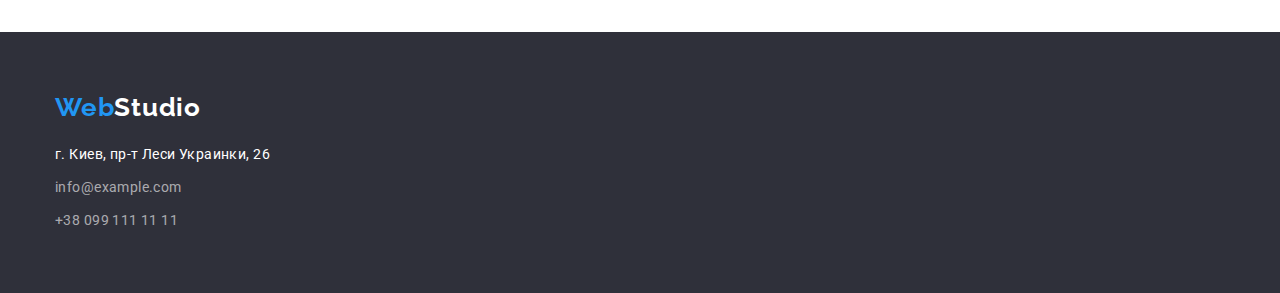
==== commit 09bcfebc: "ДЗ 3 после просмотра доп.занятия" ====
--- a/portfolio.html
+++ b/portfolio.html
@@ -44,8 +44,8 @@
     <main>
       <section class="section">
         <div class="container">
-          <!-- Скрытый заголовок
-          <h1 class="projects-box-title">Наши проекты</h1> -->
+          <!-- Скрытый заголовок -->
+          <h1 class="visually-hidden">Наши проекты</h1>
           <!-- Фильтры -->
           <ul class="filters-list">
             <li class="filter-item">
@@ -64,9 +64,7 @@
               <button type="button" class="filter-item-botton">Маркетинг</button>
             </li>
           </ul>
-        </div>
-        <!-- Проекты -->
-        <div class="container">
+          <!-- Проекты -->
           <ul class="projects-list">
             <li class="project-item">
               <a href="" class="project-item-link"
--- a/css/styles.css
+++ b/css/styles.css
@@ -1,5 +1,7 @@
 :root {
   --theme-color: #2196f3;
+  --secondary-theme-color: #2f303a;
+  --secondary-background-color: #f5f4fa;
   --text-primary: #212121;
   --text-secondary: #757575;
   --primary-font: 'Roboto';
@@ -28,6 +30,10 @@
   margin: 0;
 }
 
+img {
+  display: block;
+}
+
 a {
   text-decoration: none;
 }
@@ -36,7 +42,7 @@
   border: 0;
 }
 
-/* Контейнер и секция */
+/* Контейнер_секция_visually-hidden */
 .container {
   width: 1200px;
   margin-left: auto;
@@ -50,6 +56,14 @@
   padding-bottom: 94px;
 }
 
+.visually-hidden {
+  position: absolute;
+  clip: rect(0 0 0 0);
+  width: 1px;
+  height: 1px;
+  margin: -1px;
+}
+
 /* Хедер */
 
 .header-box {
@@ -130,7 +144,7 @@
 }
 /* Герой */
 .hero-box {
-  background-color: #2f303a;
+  background-color: var(--secondary-theme-color);
   text-align: center;
 }
 
@@ -175,13 +189,16 @@
 }
 .features-list {
   display: flex;
-  justify-content: space-between;
 }
 
 .feature-item {
   width: 270px;
 }
 
+.feature-item:not(:last-child) {
+  margin-right: 30px;
+}
+
 .feature-item-title {
   font-weight: 700;
   font-size: 14px;
@@ -214,7 +231,7 @@
 
 /* Наша команда */
 .team-box {
-  background-color: #f5f4fa;
+  background-color: var(--secondary-background-color);
   padding-top: 94px;
   padding-bottom: 94px;
 }
@@ -230,7 +247,6 @@
 
 .team-list {
   display: flex;
-  justify-content: space-between;
 }
 
 .team-list-item {
@@ -239,12 +255,20 @@
   text-align: center;
 }
 
+.team-list-item:not(:last-child) {
+  margin-right: 30px;
+}
+
+.team-list-item-text {
+  padding-top: 30px;
+  padding-bottom: 30px;
+}
+
 .team-list-item-name {
   font-weight: 500;
   font-size: 16px;
   line-height: 1.19;
   letter-spacing: 0.03em;
-  margin-top: 30px;
 }
 
 .team-list-item-position {
@@ -253,11 +277,11 @@
   letter-spacing: 0.03em;
   color: var(--text-secondary);
   margin-top: 10px;
-  margin-bottom: 30px;
-}
+}
+
 /* Футер */
 .footer-box {
-  background-color: #2f303a;
+  background-color: var(--secondary-theme-color);
   padding-top: 60px;
   padding-bottom: 60px;
 }
@@ -316,7 +340,7 @@
   font-size: 16px;
   line-height: 1.62;
   letter-spacing: 0.03em;
-  background-color: #f5f4fa;
+  background-color: var(--secondary-background-color);
   border-radius: 4px;
   padding: 6px 22px;
 }
@@ -342,11 +366,16 @@
   flex-basis: calc(100% / 3 - 30px);
   margin-top: 30px;
   margin-left: 30px;
-  /* border: 1px solid #eee; */
 }
 
 .project-item-text {
-  border: 1px solid #eeeeee;
+  border-left: 1px solid #eeeeee;
+  border-bottom: 1px solid #eeeeee;
+  border-right: 1px solid #eeeeee;
+  padding-top: 20px;
+  padding-bottom: 20px;
+  padding-right: 24px;
+  padding-left: 24px;
 }
 
 .project-item-name {
@@ -355,7 +384,6 @@
   line-height: 2;
   letter-spacing: 0.06em;
   color: var(--text-primary);
-  margin-top: 20px;
 }
 
 .project-item-desc {
@@ -364,5 +392,4 @@
   letter-spacing: 0.03em;
   color: var(--text-secondary);
   margin-top: 4px;
-  margin-bottom: 20px;
-}
+}
